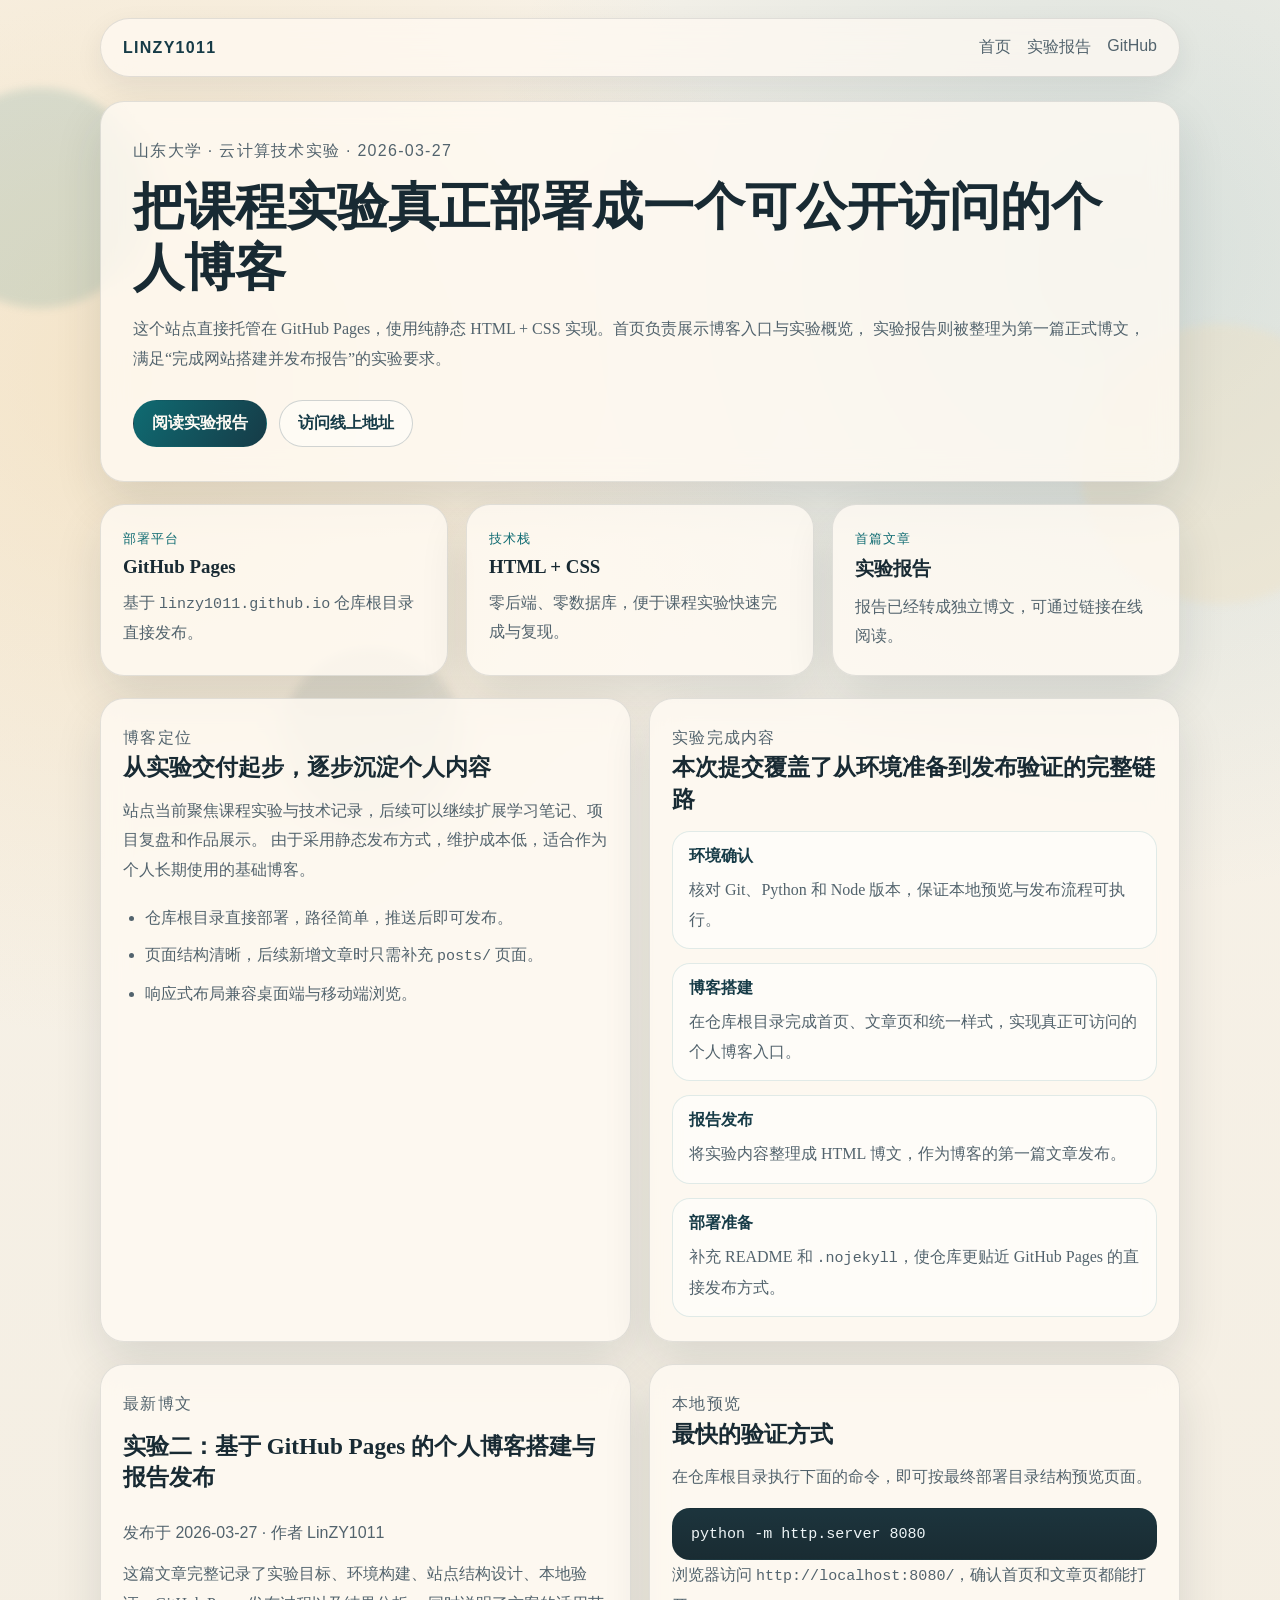
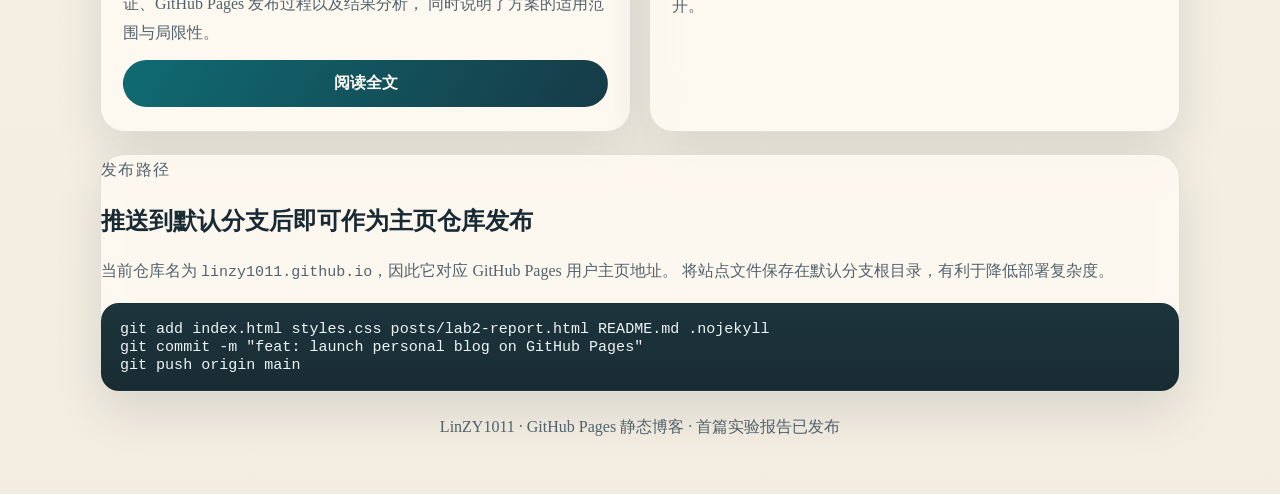
==== index.html @ 887cd27c "feat: launch personal blog on GitHub Pages" ====
<!DOCTYPE html>
<html lang="zh-CN">
<head>
  <meta charset="UTF-8">
  <meta name="viewport" content="width=device-width, initial-scale=1.0">
  <meta name="description" content="LinZY1011 的个人博客首页，记录云计算课程实验与个人技术笔记。">
  <meta name="theme-color" content="#163b47">
  <title>LinZY1011 | GitHub Pages 个人博客</title>
  <link rel="stylesheet" href="./styles.css">
</head>
<body>
  <div class="orb orb-a"></div>
  <div class="orb orb-b"></div>
  <div class="orb orb-c"></div>

  <div class="page-shell">
    <header class="site-header reveal">
      <a class="site-brand" href="./index.html">LinZY1011</a>
      <nav class="site-nav" aria-label="主导航">
        <a href="./index.html">首页</a>
        <a href="./posts/lab2-report.html">实验报告</a>
        <a href="https://github.com/LinZY1011/linzy1011.github.io" target="_blank" rel="noreferrer">GitHub</a>
      </nav>
    </header>

    <main class="main-stack">
      <section class="hero panel reveal">
        <p class="eyebrow">山东大学 · 云计算技术实验 · 2026-03-27</p>
        <h1>把课程实验真正部署成一个可公开访问的个人博客</h1>
        <p class="hero-copy">
          这个站点直接托管在 GitHub Pages，使用纯静态 HTML + CSS 实现。首页负责展示博客入口与实验概览，
          实验报告则被整理为第一篇正式博文，满足“完成网站搭建并发布报告”的实验要求。
        </p>
        <div class="hero-actions">
          <a class="button primary" href="./posts/lab2-report.html">阅读实验报告</a>
          <a class="button ghost" href="https://linzy1011.github.io/" target="_blank" rel="noreferrer">访问线上地址</a>
        </div>
      </section>

      <section class="metrics reveal" aria-label="站点摘要">
        <article class="metric panel">
          <span class="metric-label">部署平台</span>
          <strong>GitHub Pages</strong>
          <p>基于 <code>linzy1011.github.io</code> 仓库根目录直接发布。</p>
        </article>
        <article class="metric panel">
          <span class="metric-label">技术栈</span>
          <strong>HTML + CSS</strong>
          <p>零后端、零数据库，便于课程实验快速完成与复现。</p>
        </article>
        <article class="metric panel">
          <span class="metric-label">首篇文章</span>
          <strong>实验报告</strong>
          <p>报告已经转成独立博文，可通过链接在线阅读。</p>
        </article>
      </section>

      <section class="section-grid">
        <section class="panel reveal">
          <p class="eyebrow">博客定位</p>
          <h2>从实验交付起步，逐步沉淀个人内容</h2>
          <p>
            站点当前聚焦课程实验与技术记录，后续可以继续扩展学习笔记、项目复盘和作品展示。
            由于采用静态发布方式，维护成本低，适合作为个人长期使用的基础博客。
          </p>
          <ul class="feature-list">
            <li>仓库根目录直接部署，路径简单，推送后即可发布。</li>
            <li>页面结构清晰，后续新增文章时只需补充 <code>posts/</code> 页面。</li>
            <li>响应式布局兼容桌面端与移动端浏览。</li>
          </ul>
        </section>

        <section class="panel reveal">
          <p class="eyebrow">实验完成内容</p>
          <h2>本次提交覆盖了从环境准备到发布验证的完整链路</h2>
          <div class="timeline">
            <div class="timeline-item">
              <strong>环境确认</strong>
              <p>核对 Git、Python 和 Node 版本，保证本地预览与发布流程可执行。</p>
            </div>
            <div class="timeline-item">
              <strong>博客搭建</strong>
              <p>在仓库根目录完成首页、文章页和统一样式，实现真正可访问的个人博客入口。</p>
            </div>
            <div class="timeline-item">
              <strong>报告发布</strong>
              <p>将实验内容整理成 HTML 博文，作为博客的第一篇文章发布。</p>
            </div>
            <div class="timeline-item">
              <strong>部署准备</strong>
              <p>补充 README 和 <code>.nojekyll</code>，使仓库更贴近 GitHub Pages 的直接发布方式。</p>
            </div>
          </div>
        </section>
      </section>

      <section class="section-grid">
        <article class="panel post-card reveal">
          <p class="eyebrow">最新博文</p>
          <h2>实验二：基于 GitHub Pages 的个人博客搭建与报告发布</h2>
          <p class="post-meta">发布于 2026-03-27 · 作者 LinZY1011</p>
          <p>
            这篇文章完整记录了实验目标、环境构建、站点结构设计、本地验证、GitHub Pages 发布过程以及结果分析，
            同时说明了方案的适用范围与局限性。
          </p>
          <a class="button primary" href="./posts/lab2-report.html">阅读全文</a>
        </article>

        <section class="panel reveal">
          <p class="eyebrow">本地预览</p>
          <h2>最快的验证方式</h2>
          <p>在仓库根目录执行下面的命令，即可按最终部署目录结构预览页面。</p>
          <pre><code>python -m http.server 8080</code></pre>
          <p>浏览器访问 <code>http://localhost:8080/</code>，确认首页和文章页都能打开。</p>
        </section>
      </section>

      <section class="panel reveal">
        <p class="eyebrow">发布路径</p>
        <h2>推送到默认分支后即可作为主页仓库发布</h2>
        <p>
          当前仓库名为 <code>linzy1011.github.io</code>，因此它对应 GitHub Pages 用户主页地址。
          将站点文件保存在默认分支根目录，有利于降低部署复杂度。
        </p>
        <pre><code>git add index.html styles.css posts/lab2-report.html README.md .nojekyll
git commit -m "feat: launch personal blog on GitHub Pages"
git push origin main</code></pre>
      </section>
    </main>

    <footer class="site-footer">
      <p>LinZY1011 · GitHub Pages 静态博客 · 首篇实验报告已发布</p>
    </footer>
  </div>
</body>
</html>
---- styles.css ----
:root {
  --bg: #f5efe4;
  --panel: rgba(255, 250, 243, 0.8);
  --panel-strong: rgba(255, 252, 247, 0.9);
  --text: #182a33;
  --muted: #52636d;
  --line: rgba(24, 42, 51, 0.12);
  --accent: #0f6b72;
  --accent-deep: #163b47;
  --accent-soft: #dce9e4;
  --gold-soft: #efe0bf;
  --shadow: 0 20px 48px rgba(22, 39, 47, 0.12);
  --radius-lg: 24px;
  --radius-md: 18px;
  --radius-sm: 12px;
  --content-width: min(1080px, calc(100vw - 32px));
  --serif: "Source Han Serif SC", "Noto Serif SC", "Songti SC", "STSong", serif;
  --sans: "Segoe UI", "PingFang SC", "Microsoft YaHei", sans-serif;
  --mono: "Maple Mono", "JetBrains Mono", "Cascadia Code", "Fira Code", monospace;
}

* {
  box-sizing: border-box;
}

html {
  scroll-behavior: smooth;
}

body {
  margin: 0;
  min-height: 100vh;
  color: var(--text);
  font-family: var(--serif);
  background:
    radial-gradient(circle at 10% 18%, rgba(240, 211, 161, 0.45), transparent 32%),
    radial-gradient(circle at 88% 12%, rgba(120, 169, 180, 0.25), transparent 30%),
    linear-gradient(180deg, #f8f3ea 0%, #f3ede1 100%);
}

a {
  color: inherit;
}

code,
pre {
  font-family: var(--mono);
}

.orb {
  position: fixed;
  z-index: -1;
  border-radius: 999px;
  filter: blur(4px);
}

.orb-a {
  top: 88px;
  left: -70px;
  width: 220px;
  height: 220px;
  background: rgba(15, 107, 114, 0.13);
}

.orb-b {
  top: 36%;
  right: -80px;
  width: 280px;
  height: 280px;
  background: rgba(239, 224, 191, 0.38);
}

.orb-c {
  bottom: 8%;
  left: 22%;
  width: 180px;
  height: 180px;
  background: rgba(22, 59, 71, 0.08);
}

.page-shell {
  width: var(--content-width);
  margin: 0 auto;
  padding: 18px 0 40px;
}

.site-header {
  display: flex;
  align-items: center;
  justify-content: space-between;
  gap: 18px;
  padding: 18px 22px;
  border: 1px solid var(--line);
  border-radius: 999px;
  background: rgba(255, 250, 243, 0.72);
  backdrop-filter: blur(14px);
  box-shadow: 0 10px 28px rgba(22, 39, 47, 0.08);
}

.site-brand {
  text-decoration: none;
  font-family: var(--sans);
  font-weight: 700;
  letter-spacing: 0.08em;
  text-transform: uppercase;
  color: var(--accent-deep);
}

.site-nav {
  display: flex;
  flex-wrap: wrap;
  gap: 16px;
  font-family: var(--sans);
}

.site-nav a {
  text-decoration: none;
  color: var(--muted);
}

.site-nav a:hover,
.site-nav a:focus-visible,
.button:hover,
.button:focus-visible {
  color: var(--accent-deep);
}

.main-stack {
  display: grid;
  gap: 22px;
  margin-top: 24px;
}

.panel {
  border: 1px solid var(--line);
  border-radius: var(--radius-lg);
  background: var(--panel);
  backdrop-filter: blur(14px);
  box-shadow: var(--shadow);
}

.hero,
.article {
  padding: 34px 32px;
}

.hero h1,
.article h1 {
  margin: 10px 0 16px;
  line-height: 1.2;
  font-size: clamp(2.1rem, 4vw, 3.5rem);
}

.hero-copy,
.article-lead,
.panel p,
.section-block p,
.feature-list li,
.timeline-item p,
.metric p,
.site-footer p {
  margin: 0;
  color: var(--muted);
  line-height: 1.85;
  font-size: 1rem;
}

.eyebrow,
.metric-label,
.meta-label {
  display: inline-block;
  margin: 0 0 8px;
  font-family: var(--sans);
  font-size: 0.82rem;
  letter-spacing: 0.08em;
  text-transform: uppercase;
  color: var(--accent);
}

.hero-actions {
  display: flex;
  flex-wrap: wrap;
  gap: 12px;
  margin-top: 26px;
}

.button {
  display: inline-flex;
  align-items: center;
  justify-content: center;
  padding: 12px 18px;
  border-radius: 999px;
  border: 1px solid transparent;
  text-decoration: none;
  font-family: var(--sans);
  font-weight: 600;
  transition: transform 0.2s ease, border-color 0.2s ease, background 0.2s ease;
}

.button:hover,
.button:focus-visible {
  transform: translateY(-1px);
}

.button.primary {
  color: #fdfaf4;
  background: linear-gradient(120deg, var(--accent) 0%, var(--accent-deep) 100%);
}

.button.ghost {
  color: var(--accent-deep);
  border-color: rgba(22, 59, 71, 0.2);
  background: rgba(255, 255, 255, 0.45);
}

.metrics,
.section-grid,
.meta-strip {
  display: grid;
  gap: 18px;
}

.metrics {
  grid-template-columns: repeat(3, minmax(0, 1fr));
}

.metric,
.post-card,
.section-grid > .panel,
.meta-card {
  padding: 24px 22px;
}

.metric strong,
.meta-card strong {
  display: block;
  margin-bottom: 10px;
  font-size: 1.18rem;
  color: var(--text);
}

.section-grid {
  grid-template-columns: repeat(2, minmax(0, 1fr));
}

.section-grid h2,
.post-card h2,
.section-block h2 {
  margin: 0 0 12px;
  font-size: 1.45rem;
  line-height: 1.35;
}

.feature-list {
  margin: 18px 0 0;
  padding-left: 22px;
  display: grid;
  gap: 8px;
}

.timeline {
  display: grid;
  gap: 14px;
  margin-top: 16px;
}

.timeline-item {
  padding: 14px 16px;
  border-radius: var(--radius-md);
  background: rgba(255, 255, 255, 0.48);
  border: 1px solid rgba(15, 107, 114, 0.12);
}

.timeline-item strong {
  display: block;
  margin-bottom: 8px;
  font-size: 1rem;
  color: var(--accent-deep);
}

.post-card {
  display: grid;
  gap: 12px;
}

.post-meta {
  font-family: var(--sans);
  font-size: 0.94rem;
}

pre {
  margin: 16px 0 0;
  padding: 16px 18px;
  overflow-x: auto;
  border-radius: var(--radius-md);
  border: 1px solid rgba(22, 59, 71, 0.1);
  background: linear-gradient(180deg, rgba(19, 44, 53, 0.96), rgba(16, 35, 42, 0.96));
  color: #eef5f7;
}

code {
  font-size: 0.94rem;
}

.article {
  display: grid;
  gap: 20px;
}

.article-header {
  display: grid;
  gap: 8px;
}

.meta-strip {
  grid-template-columns: repeat(4, minmax(0, 1fr));
}

.meta-card {
  border-radius: var(--radius-md);
  background: var(--panel-strong);
  border: 1px solid var(--line);
}

.section-block {
  padding: 22px 24px;
  border-radius: var(--radius-md);
  background: rgba(255, 255, 255, 0.44);
  border: 1px solid rgba(24, 42, 51, 0.08);
}

.site-footer {
  padding: 20px 0 12px;
  text-align: center;
}

.reveal {
  opacity: 0;
  transform: translateY(14px);
  animation: rise 0.55s ease-out forwards;
}

.reveal:nth-child(2) {
  animation-delay: 0.08s;
}

.reveal:nth-child(3) {
  animation-delay: 0.16s;
}

.reveal:nth-child(4) {
  animation-delay: 0.24s;
}

@keyframes rise {
  to {
    opacity: 1;
    transform: translateY(0);
  }
}

@media (max-width: 920px) {
  .metrics,
  .section-grid,
  .meta-strip {
    grid-template-columns: 1fr;
  }

  .site-header {
    border-radius: 28px;
  }
}

@media (max-width: 720px) {
  .page-shell {
    width: min(100vw - 20px, 1080px);
    padding-top: 10px;
  }

  .site-header {
    align-items: flex-start;
    flex-direction: column;
    padding: 16px 18px;
  }

  .hero,
  .article,
  .metric,
  .post-card,
  .section-grid > .panel,
  .meta-card,
  .section-block {
    padding: 22px 18px;
  }

  .hero-actions {
    flex-direction: column;
    align-items: stretch;
  }

  .button {
    width: 100%;
  }
}
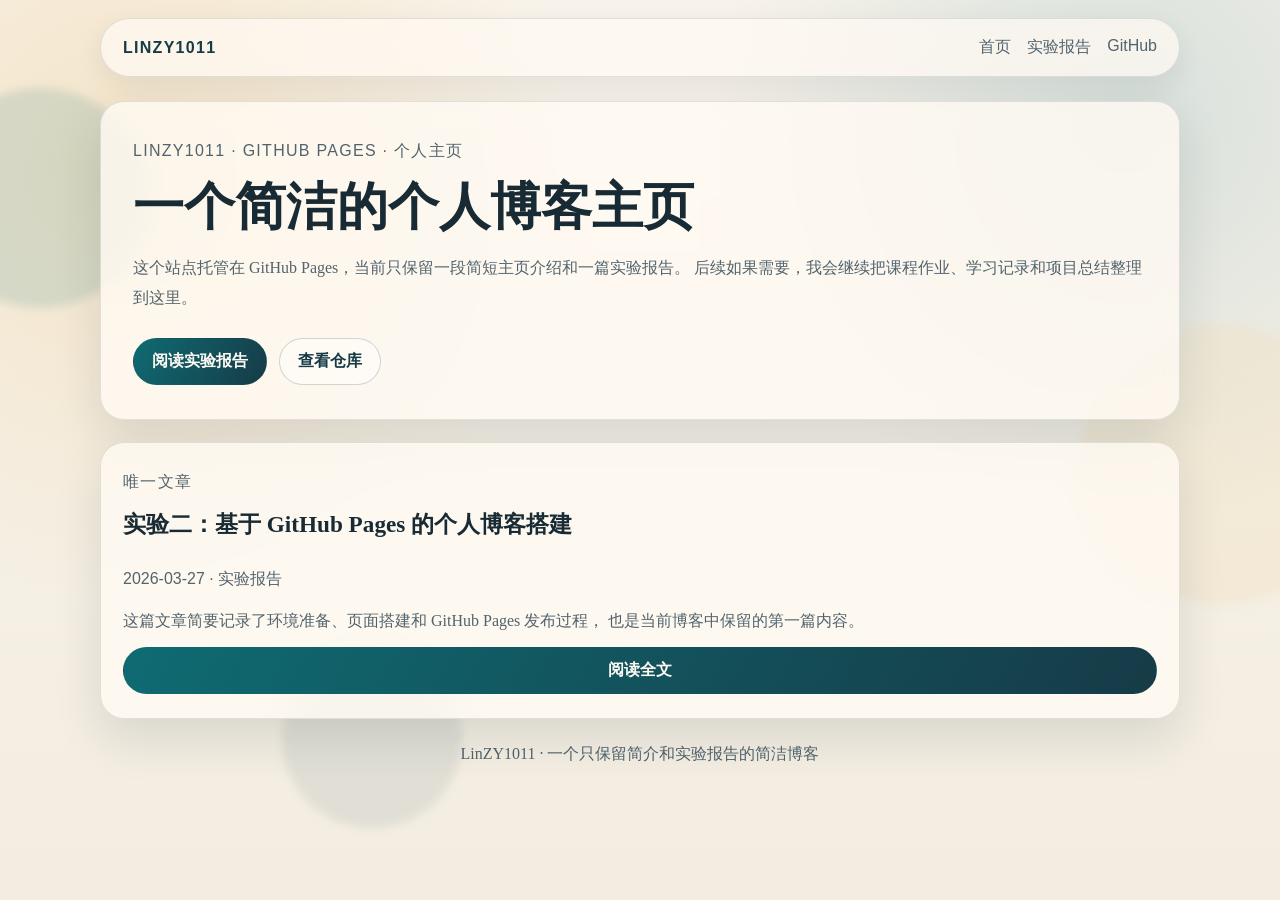
==== commit 07c45dca: "remove old files" ====
--- a/index.html
+++ b/index.html
@@ -3,7 +3,7 @@
 <head>
   <meta charset="UTF-8">
   <meta name="viewport" content="width=device-width, initial-scale=1.0">
-  <meta name="description" content="LinZY1011 的个人博客首页，记录云计算课程实验与个人技术笔记。">
+  <meta name="description" content="LinZY1011 的个人博客首页，当前收录实验报告与简短站点介绍。">
   <meta name="theme-color" content="#163b47">
   <title>LinZY1011 | GitHub Pages 个人博客</title>
   <link rel="stylesheet" href="./styles.css">
@@ -25,111 +25,32 @@
 
     <main class="main-stack">
       <section class="hero panel reveal">
-        <p class="eyebrow">山东大学 · 云计算技术实验 · 2026-03-27</p>
-        <h1>把课程实验真正部署成一个可公开访问的个人博客</h1>
+        <p class="eyebrow">LinZY1011 · GitHub Pages · 个人主页</p>
+        <h1>一个简洁的个人博客主页</h1>
         <p class="hero-copy">
-          这个站点直接托管在 GitHub Pages，使用纯静态 HTML + CSS 实现。首页负责展示博客入口与实验概览，
-          实验报告则被整理为第一篇正式博文，满足“完成网站搭建并发布报告”的实验要求。
+          这个站点托管在 GitHub Pages，当前只保留一段简短主页介绍和一篇实验报告。
+          后续如果需要，我会继续把课程作业、学习记录和项目总结整理到这里。
         </p>
         <div class="hero-actions">
           <a class="button primary" href="./posts/lab2-report.html">阅读实验报告</a>
-          <a class="button ghost" href="https://linzy1011.github.io/" target="_blank" rel="noreferrer">访问线上地址</a>
+          <a class="button ghost" href="https://github.com/LinZY1011/linzy1011.github.io" target="_blank" rel="noreferrer">查看仓库</a>
         </div>
       </section>
 
-      <section class="metrics reveal" aria-label="站点摘要">
-        <article class="metric panel">
-          <span class="metric-label">部署平台</span>
-          <strong>GitHub Pages</strong>
-          <p>基于 <code>linzy1011.github.io</code> 仓库根目录直接发布。</p>
-        </article>
-        <article class="metric panel">
-          <span class="metric-label">技术栈</span>
-          <strong>HTML + CSS</strong>
-          <p>零后端、零数据库，便于课程实验快速完成与复现。</p>
-        </article>
-        <article class="metric panel">
-          <span class="metric-label">首篇文章</span>
-          <strong>实验报告</strong>
-          <p>报告已经转成独立博文，可通过链接在线阅读。</p>
-        </article>
-      </section>
-
-      <section class="section-grid">
-        <section class="panel reveal">
-          <p class="eyebrow">博客定位</p>
-          <h2>从实验交付起步，逐步沉淀个人内容</h2>
-          <p>
-            站点当前聚焦课程实验与技术记录，后续可以继续扩展学习笔记、项目复盘和作品展示。
-            由于采用静态发布方式，维护成本低，适合作为个人长期使用的基础博客。
-          </p>
-          <ul class="feature-list">
-            <li>仓库根目录直接部署，路径简单，推送后即可发布。</li>
-            <li>页面结构清晰，后续新增文章时只需补充 <code>posts/</code> 页面。</li>
-            <li>响应式布局兼容桌面端与移动端浏览。</li>
-          </ul>
-        </section>
-
-        <section class="panel reveal">
-          <p class="eyebrow">实验完成内容</p>
-          <h2>本次提交覆盖了从环境准备到发布验证的完整链路</h2>
-          <div class="timeline">
-            <div class="timeline-item">
-              <strong>环境确认</strong>
-              <p>核对 Git、Python 和 Node 版本，保证本地预览与发布流程可执行。</p>
-            </div>
-            <div class="timeline-item">
-              <strong>博客搭建</strong>
-              <p>在仓库根目录完成首页、文章页和统一样式，实现真正可访问的个人博客入口。</p>
-            </div>
-            <div class="timeline-item">
-              <strong>报告发布</strong>
-              <p>将实验内容整理成 HTML 博文，作为博客的第一篇文章发布。</p>
-            </div>
-            <div class="timeline-item">
-              <strong>部署准备</strong>
-              <p>补充 README 和 <code>.nojekyll</code>，使仓库更贴近 GitHub Pages 的直接发布方式。</p>
-            </div>
-          </div>
-        </section>
-      </section>
-
-      <section class="section-grid">
-        <article class="panel post-card reveal">
-          <p class="eyebrow">最新博文</p>
-          <h2>实验二：基于 GitHub Pages 的个人博客搭建与报告发布</h2>
-          <p class="post-meta">发布于 2026-03-27 · 作者 LinZY1011</p>
-          <p>
-            这篇文章完整记录了实验目标、环境构建、站点结构设计、本地验证、GitHub Pages 发布过程以及结果分析，
-            同时说明了方案的适用范围与局限性。
-          </p>
-          <a class="button primary" href="./posts/lab2-report.html">阅读全文</a>
-        </article>
-
-        <section class="panel reveal">
-          <p class="eyebrow">本地预览</p>
-          <h2>最快的验证方式</h2>
-          <p>在仓库根目录执行下面的命令，即可按最终部署目录结构预览页面。</p>
-          <pre><code>python -m http.server 8080</code></pre>
-          <p>浏览器访问 <code>http://localhost:8080/</code>，确认首页和文章页都能打开。</p>
-        </section>
-      </section>
-
-      <section class="panel reveal">
-        <p class="eyebrow">发布路径</p>
-        <h2>推送到默认分支后即可作为主页仓库发布</h2>
+      <article class="panel post-card reveal">
+        <p class="eyebrow">唯一文章</p>
+        <h2>实验二：基于 GitHub Pages 的个人博客搭建</h2>
+        <p class="post-meta">2026-03-27 · 实验报告</p>
         <p>
-          当前仓库名为 <code>linzy1011.github.io</code>，因此它对应 GitHub Pages 用户主页地址。
-          将站点文件保存在默认分支根目录，有利于降低部署复杂度。
+          这篇文章简要记录了环境准备、页面搭建和 GitHub Pages 发布过程，
+          也是当前博客中保留的第一篇内容。
         </p>
-        <pre><code>git add index.html styles.css posts/lab2-report.html README.md .nojekyll
-git commit -m "feat: launch personal blog on GitHub Pages"
-git push origin main</code></pre>
-      </section>
+        <a class="button primary" href="./posts/lab2-report.html">阅读全文</a>
+      </article>
     </main>
 
     <footer class="site-footer">
-      <p>LinZY1011 · GitHub Pages 静态博客 · 首篇实验报告已发布</p>
+      <p>LinZY1011 · 一个只保留简介和实验报告的简洁博客</p>
     </footer>
   </div>
 </body>
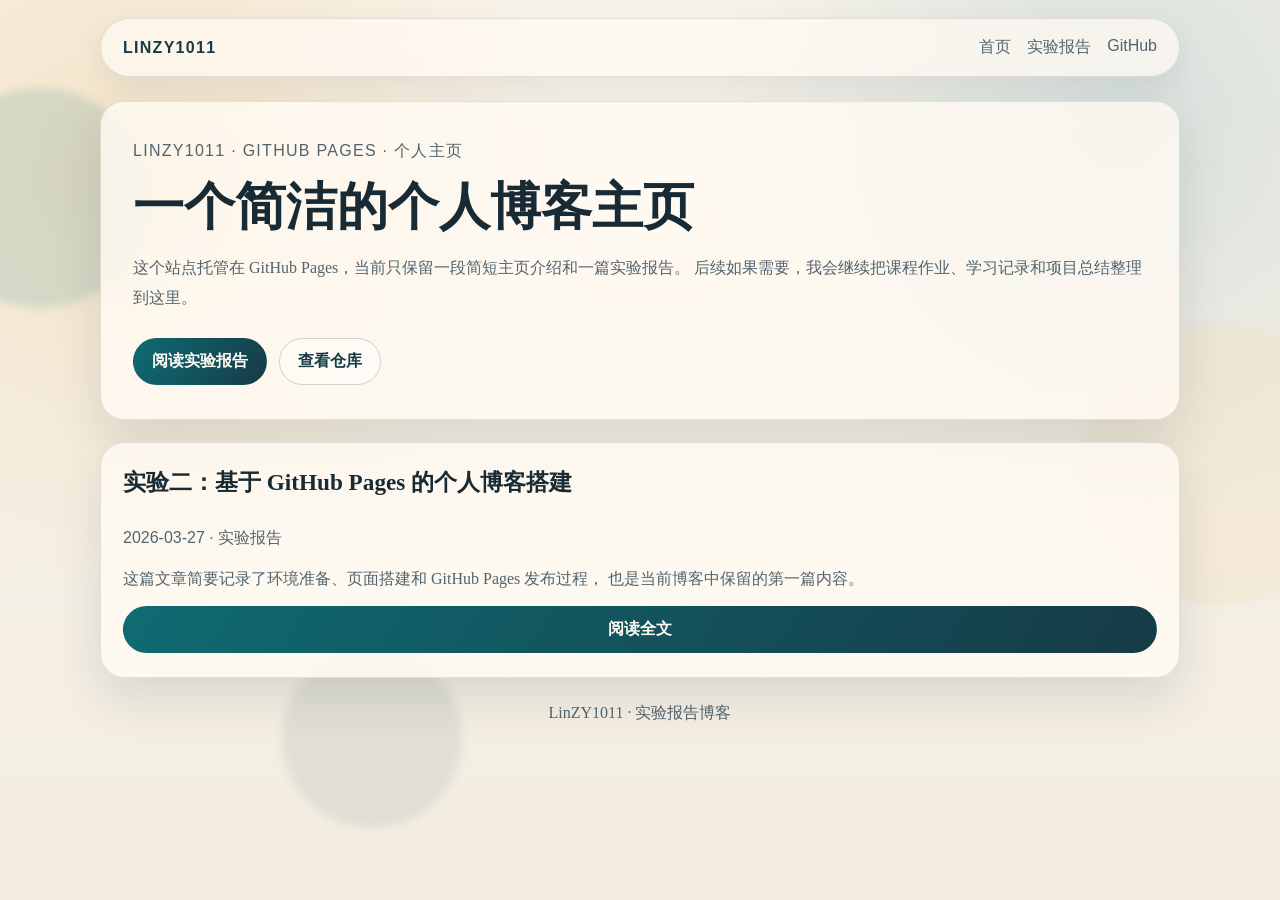
==== commit b6716e41: "updates" ====
--- a/index.html
+++ b/index.html
@@ -38,7 +38,6 @@
       </section>
 
       <article class="panel post-card reveal">
-        <p class="eyebrow">唯一文章</p>
         <h2>实验二：基于 GitHub Pages 的个人博客搭建</h2>
         <p class="post-meta">2026-03-27 · 实验报告</p>
         <p>
@@ -50,7 +49,7 @@
     </main>
 
     <footer class="site-footer">
-      <p>LinZY1011 · 一个只保留简介和实验报告的简洁博客</p>
+      <p>LinZY1011 · 实验报告博客</p>
     </footer>
   </div>
 </body>
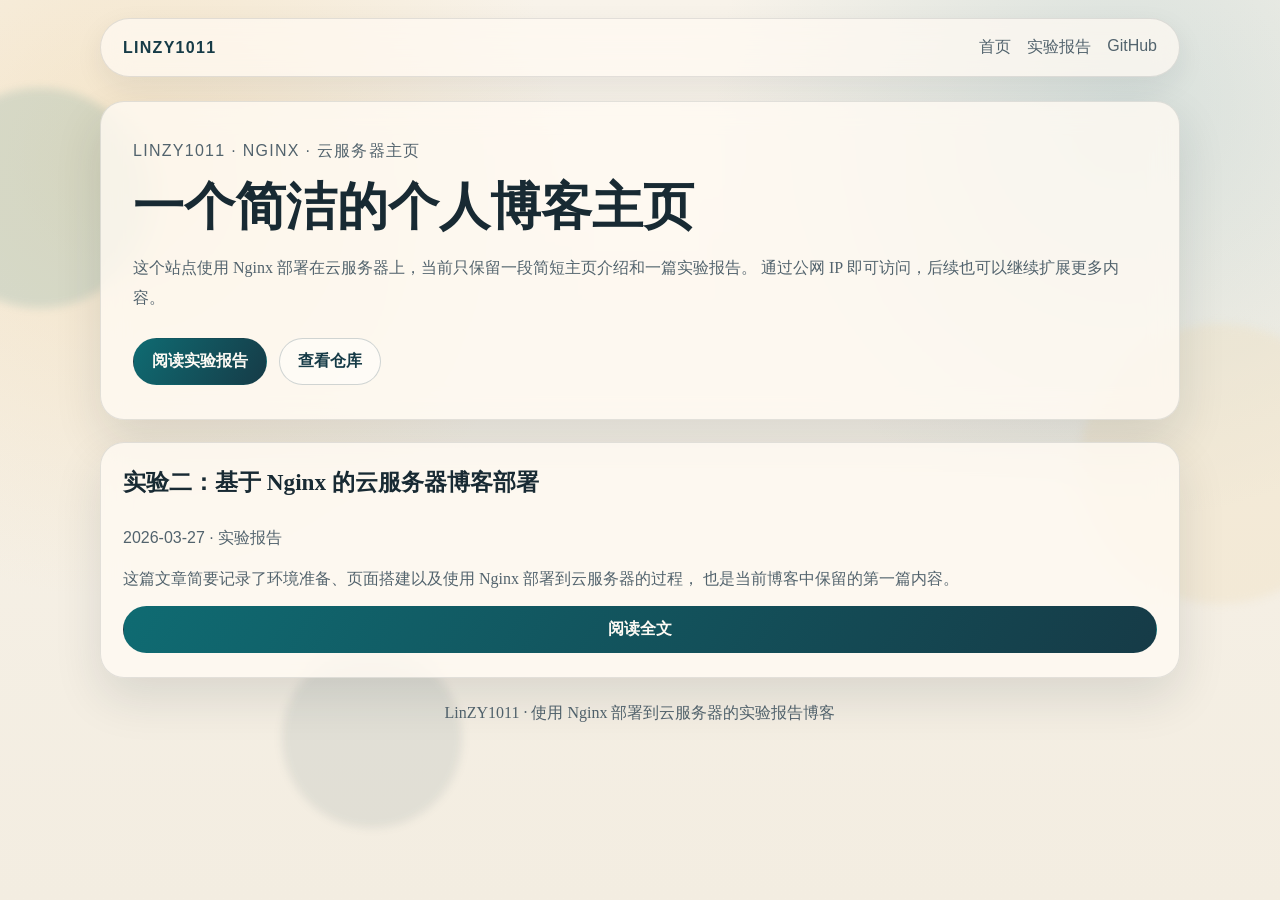
==== commit 7f6bb898: "docs: switch blog and report to nginx cloud deployment" ====
--- a/index.html
+++ b/index.html
@@ -3,9 +3,9 @@
 <head>
   <meta charset="UTF-8">
   <meta name="viewport" content="width=device-width, initial-scale=1.0">
-  <meta name="description" content="LinZY1011 的个人博客首页，当前收录实验报告与简短站点介绍。">
+  <meta name="description" content="LinZY1011 的个人博客首页，当前使用 Nginx 部署到云服务器。">
   <meta name="theme-color" content="#163b47">
-  <title>LinZY1011 | GitHub Pages 个人博客</title>
+  <title>LinZY1011 | Nginx 云服务器博客</title>
   <link rel="stylesheet" href="./styles.css">
 </head>
 <body>
@@ -25,11 +25,11 @@
 
     <main class="main-stack">
       <section class="hero panel reveal">
-        <p class="eyebrow">LinZY1011 · GitHub Pages · 个人主页</p>
+        <p class="eyebrow">LinZY1011 · Nginx · 云服务器主页</p>
         <h1>一个简洁的个人博客主页</h1>
         <p class="hero-copy">
-          这个站点托管在 GitHub Pages，当前只保留一段简短主页介绍和一篇实验报告。
-          后续如果需要，我会继续把课程作业、学习记录和项目总结整理到这里。
+          这个站点使用 Nginx 部署在云服务器上，当前只保留一段简短主页介绍和一篇实验报告。
+          通过公网 IP 即可访问，后续也可以继续扩展更多内容。
         </p>
         <div class="hero-actions">
           <a class="button primary" href="./posts/lab2-report.html">阅读实验报告</a>
@@ -38,10 +38,10 @@
       </section>
 
       <article class="panel post-card reveal">
-        <h2>实验二：基于 GitHub Pages 的个人博客搭建</h2>
+        <h2>实验二：基于 Nginx 的云服务器博客部署</h2>
         <p class="post-meta">2026-03-27 · 实验报告</p>
         <p>
-          这篇文章简要记录了环境准备、页面搭建和 GitHub Pages 发布过程，
+          这篇文章简要记录了环境准备、页面搭建以及使用 Nginx 部署到云服务器的过程，
           也是当前博客中保留的第一篇内容。
         </p>
         <a class="button primary" href="./posts/lab2-report.html">阅读全文</a>
@@ -49,7 +49,7 @@
     </main>
 
     <footer class="site-footer">
-      <p>LinZY1011 · 实验报告博客</p>
+      <p>LinZY1011 · 使用 Nginx 部署到云服务器的实验报告博客</p>
     </footer>
   </div>
 </body>
